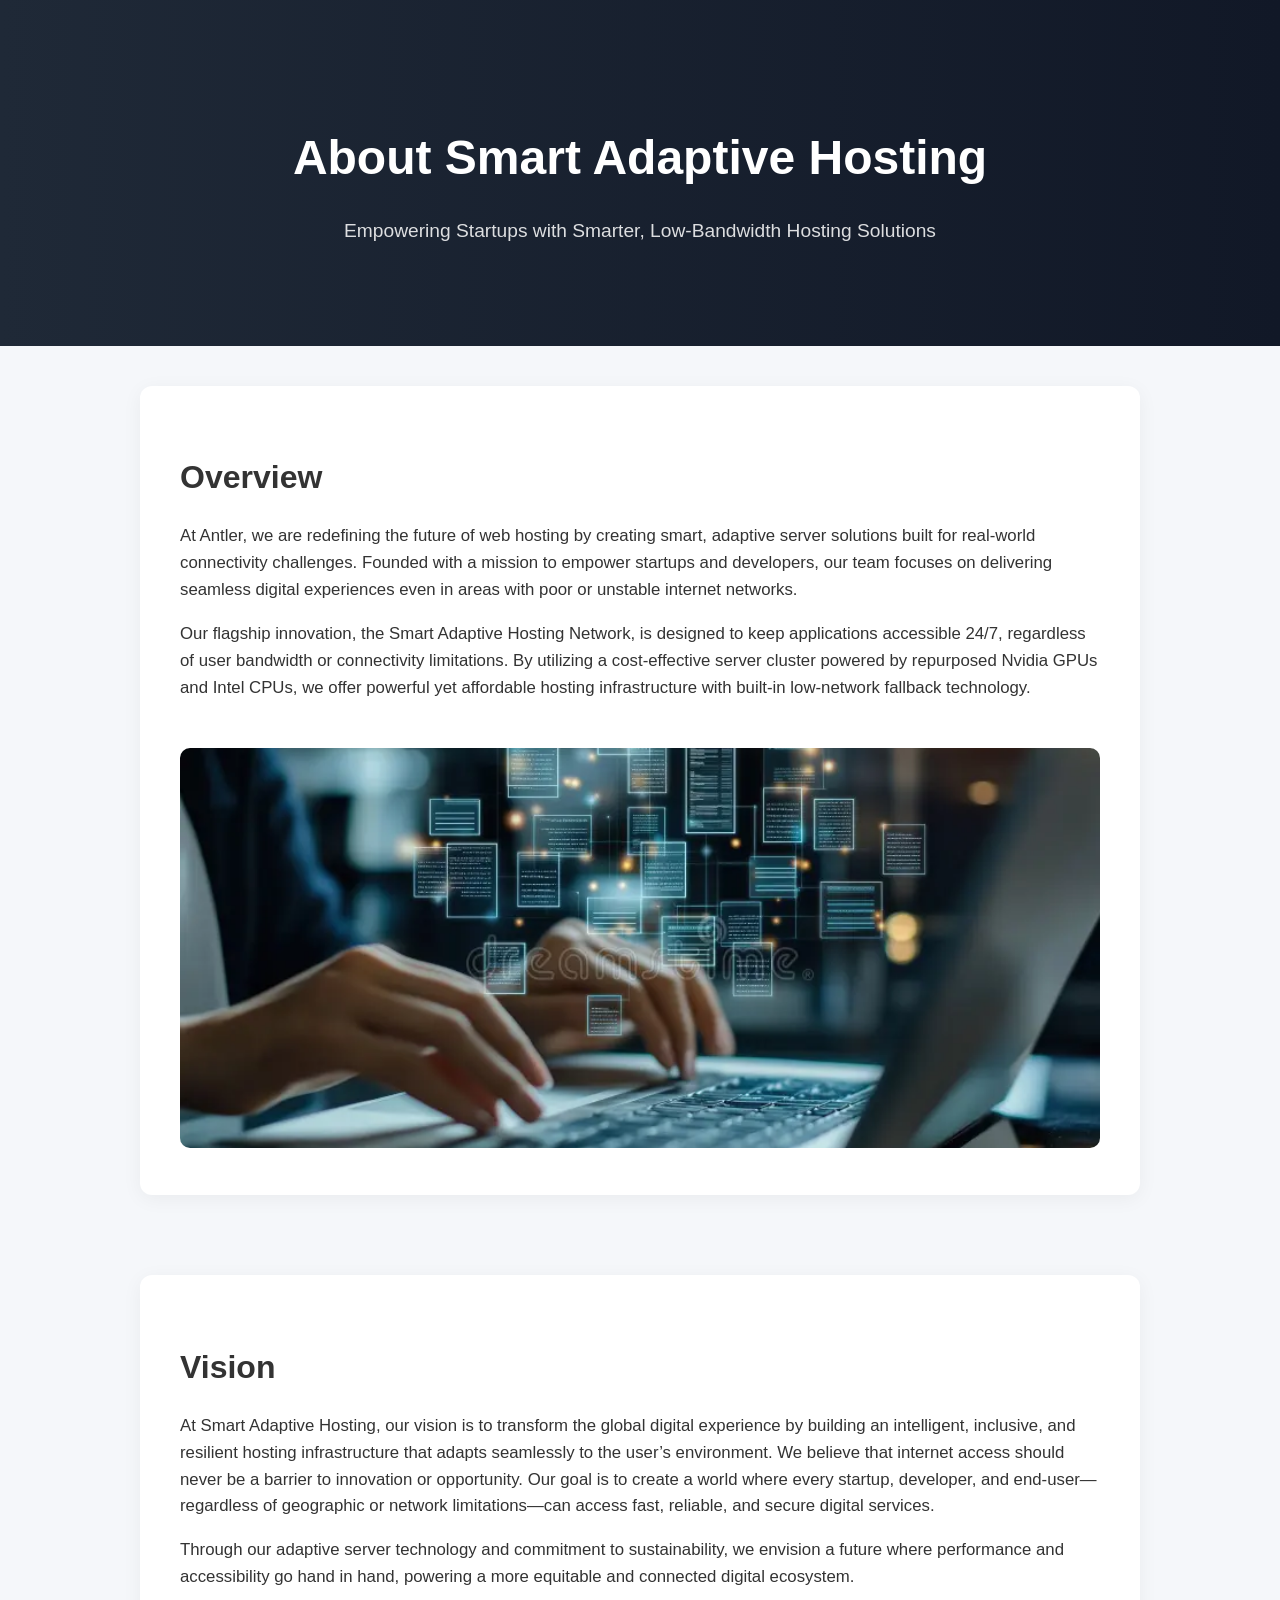
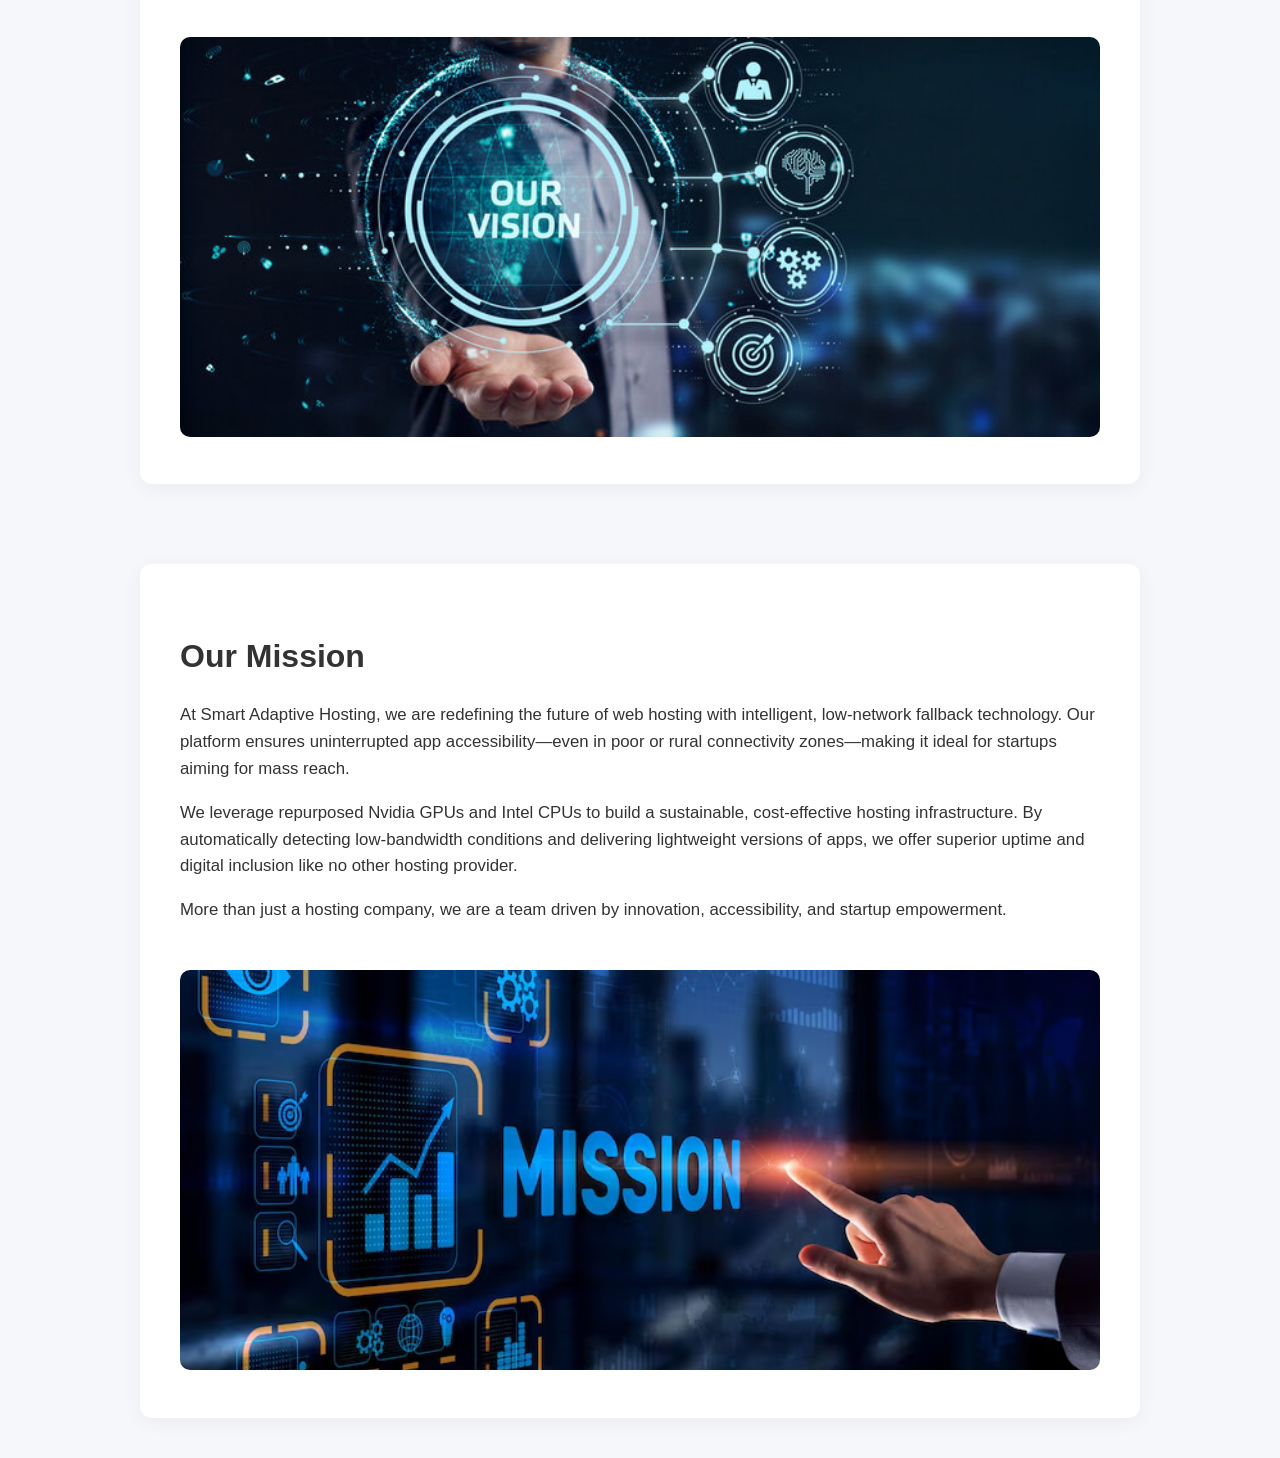
==== About.html @ e8d44ac3 "Add files via upload" ====
<!DOCTYPE html>
<html lang="en">
<head>
  <meta charset="UTF-8" />
  <meta name="viewport" content="width=device-width, initial-scale=1.0"/>
  <title>About</title>
  <style>
    body {
      margin: 0;
      font-family: 'Open Sans', sans-serif;
      background-color: #f5f7fa;
      color: #333;
      line-height: 1.6;
      transition: all 0.3s ease;
    }

    .hero {
      background: linear-gradient(to right, #1f2937, #111827);
      color: white;
      text-align: center;
      padding: 80px 20px;
    }

    .hero h1 {
      font-size: 3rem;
      margin-bottom: 10px;
    }

    .hero p {
      font-size: 1.2rem;
      opacity: 0.85;
    }

    .container {
      max-width: 1000px;
      margin: auto;
      padding: 40px 20px;
    }

    .about-section {
      background: #ffffff;
      border-radius: 12px;
      box-shadow: 0 4px 20px rgba(0, 0, 0, 0.05);
      padding: 40px;
      transition: background 0.3s ease;
    }

    .about-section h2 {
      font-size: 2rem;
      margin-bottom: 20px;
      color: #333;
    }

    .about-section p {
      font-size: 1.05rem;
      margin-bottom: 16px;
    }

    .about-image {
      margin-top: 30px;
      width: 100%;
      max-height: 400px;
      object-fit: cover;
      border-radius: 10px;
    }

    @media (max-width: 768px) {
      .hero h1 { font-size: 2.2rem; }
      .about-section h2 { font-size: 1.5rem; }
    }

    .grid {
      display: grid;
      grid-template-columns: repeat(3, 1fr);
      gap: 20px;
    }

    @media (max-width: 768px) {
      .grid { grid-template-columns: repeat(2, 1fr); }
    }

    @media (max-width: 480px) {
      .grid { grid-template-columns: 1fr; }
    }
    .hidden {
      opacity: 0;
      transform: translateY(20px);
      transition: all 1s ease-out;
    }

    .show {
      opacity: 1;
      transform: translateY(0);
    }

    .slide-in {
      opacity: 0;
      transform: translateX(-100px);
      transition: all 1s ease-out;
    }

    .slide-show {
      opacity: 1;
      transform: translateX(0);
    }
  </style>
</head>
<body>

  <section class="hero">
    <h1>About Smart Adaptive Hosting</h1>
    <p>Empowering Startups with Smarter, Low-Bandwidth Hosting Solutions</p>
  </section>

  <div class="container">
    <div class="about-section">
      <h2>Overview</h2>
      <p>At Antler, we are redefining the future of web hosting by creating smart,
      adaptive server solutions built for real-world connectivity challenges. Founded with a mission to empower startups and developers, our team focuses on delivering seamless digital experiences even in areas with poor or unstable internet networks.</p>
      <p>Our flagship innovation, the Smart Adaptive Hosting Network, is designed to keep applications accessible 24/7, regardless of user bandwidth or connectivity limitations. By utilizing a cost-effective server cluster powered by repurposed Nvidia GPUs and Intel CPUs, we offer powerful yet affordable hosting infrastructure with built-in low-network fallback technology.</p>
      <img src="./images/project1.webp" alt="About Image" class="about-image slide-in">
    </div>
  </div>

  <div class="container">
    <div class="about-section">
      <h2>Vision</h2>
      <p>At Smart Adaptive Hosting, our vision is to transform the global digital experience by building an intelligent, inclusive, and resilient hosting infrastructure that adapts seamlessly to the user’s environment. We believe that internet access should never be a barrier to innovation or opportunity. Our goal is to create a world where every startup, developer, and end-user—regardless of geographic or network limitations—can access fast, reliable, and secure digital services.</p>
      <p>Through our adaptive server technology and commitment to sustainability, we envision a future where performance and accessibility go hand in hand, powering a more equitable and connected digital ecosystem.</p>
      <img src="./images/WhatsApp Image 2025-06-08 at 09.39.53_e6cce0ac.jpg" alt="Vision Image" class="about-image slide-in">
    </div>
  </div>

  <div class="container">
    <div class="about-section">
      <h2>Our Mission</h2>
      <p>At Smart Adaptive Hosting, we are redefining the future of web hosting with intelligent, low-network fallback technology. Our platform ensures uninterrupted app accessibility—even in poor or rural connectivity zones—making it ideal for startups aiming for mass reach.</p>
      <p>We leverage repurposed Nvidia GPUs and Intel CPUs to build a sustainable, cost-effective hosting infrastructure. By automatically detecting low-bandwidth conditions and delivering lightweight versions of apps, we offer superior uptime and digital inclusion like no other hosting provider.</p>
      <p>More than just a hosting company, we are a team driven by innovation, accessibility, and startup empowerment.</p>
      <img src="./images/project3.avif" alt="Team or Technology Image" class="about-image slide-in" />
    </div>
  </div>

  <div class="side-animation"></div>
  <div class="grid"></div>

  <script>
    const sectionObserver = new IntersectionObserver((entries) => {
      entries.forEach(entry => {
        if (entry.isIntersecting) {
          entry.target.classList.add('show');
        }
      });
    }, { threshold: 0.1 });

    document.querySelectorAll('.about-section').forEach(section => {
      section.classList.add('hidden');
      sectionObserver.observe(section);
    });
    const imageObserver = new IntersectionObserver((entries) => {
      entries.forEach(entry => {
        if (entry.isIntersecting) {
          entry.target.classList.add('slide-show');
        }
      });
    }, { threshold: 0.1 });

    document.querySelectorAll('.slide-in').forEach(img => {
      imageObserver.observe(img);
    });
  </script>
</body>
</html>
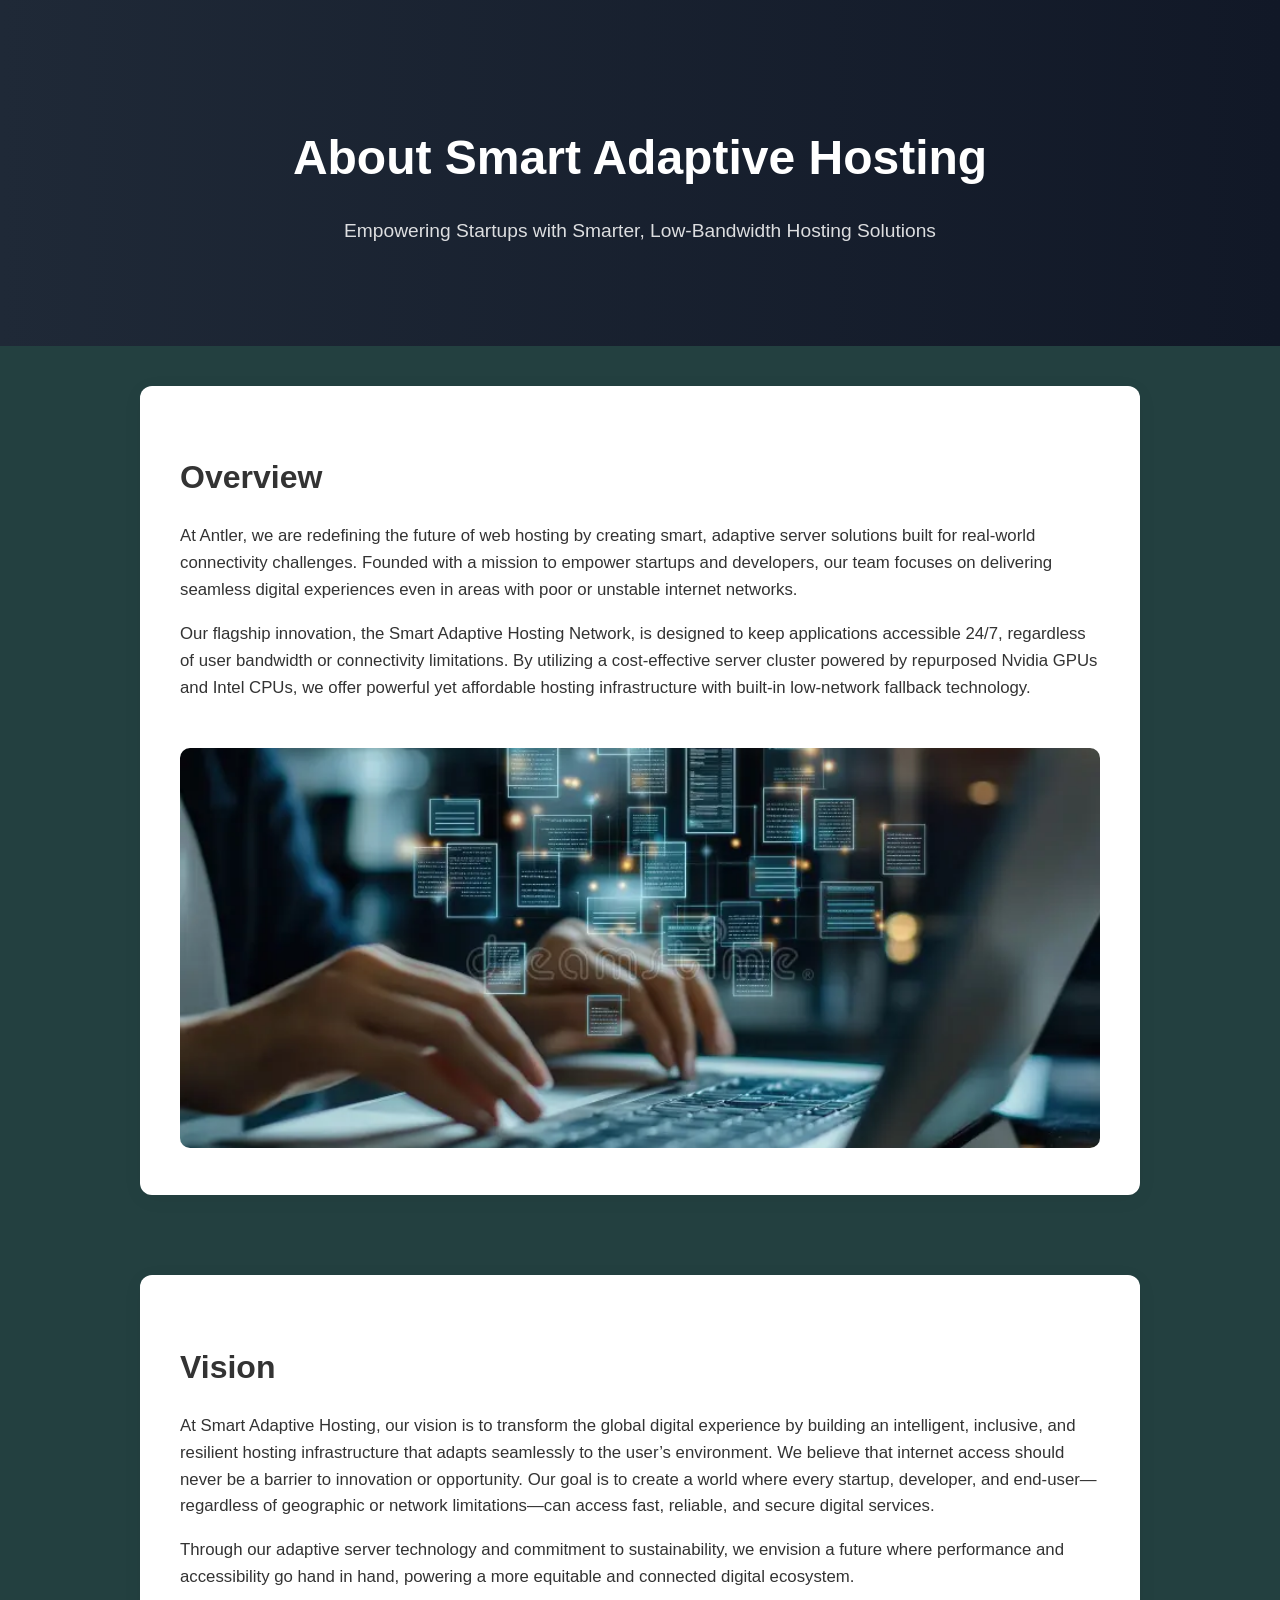
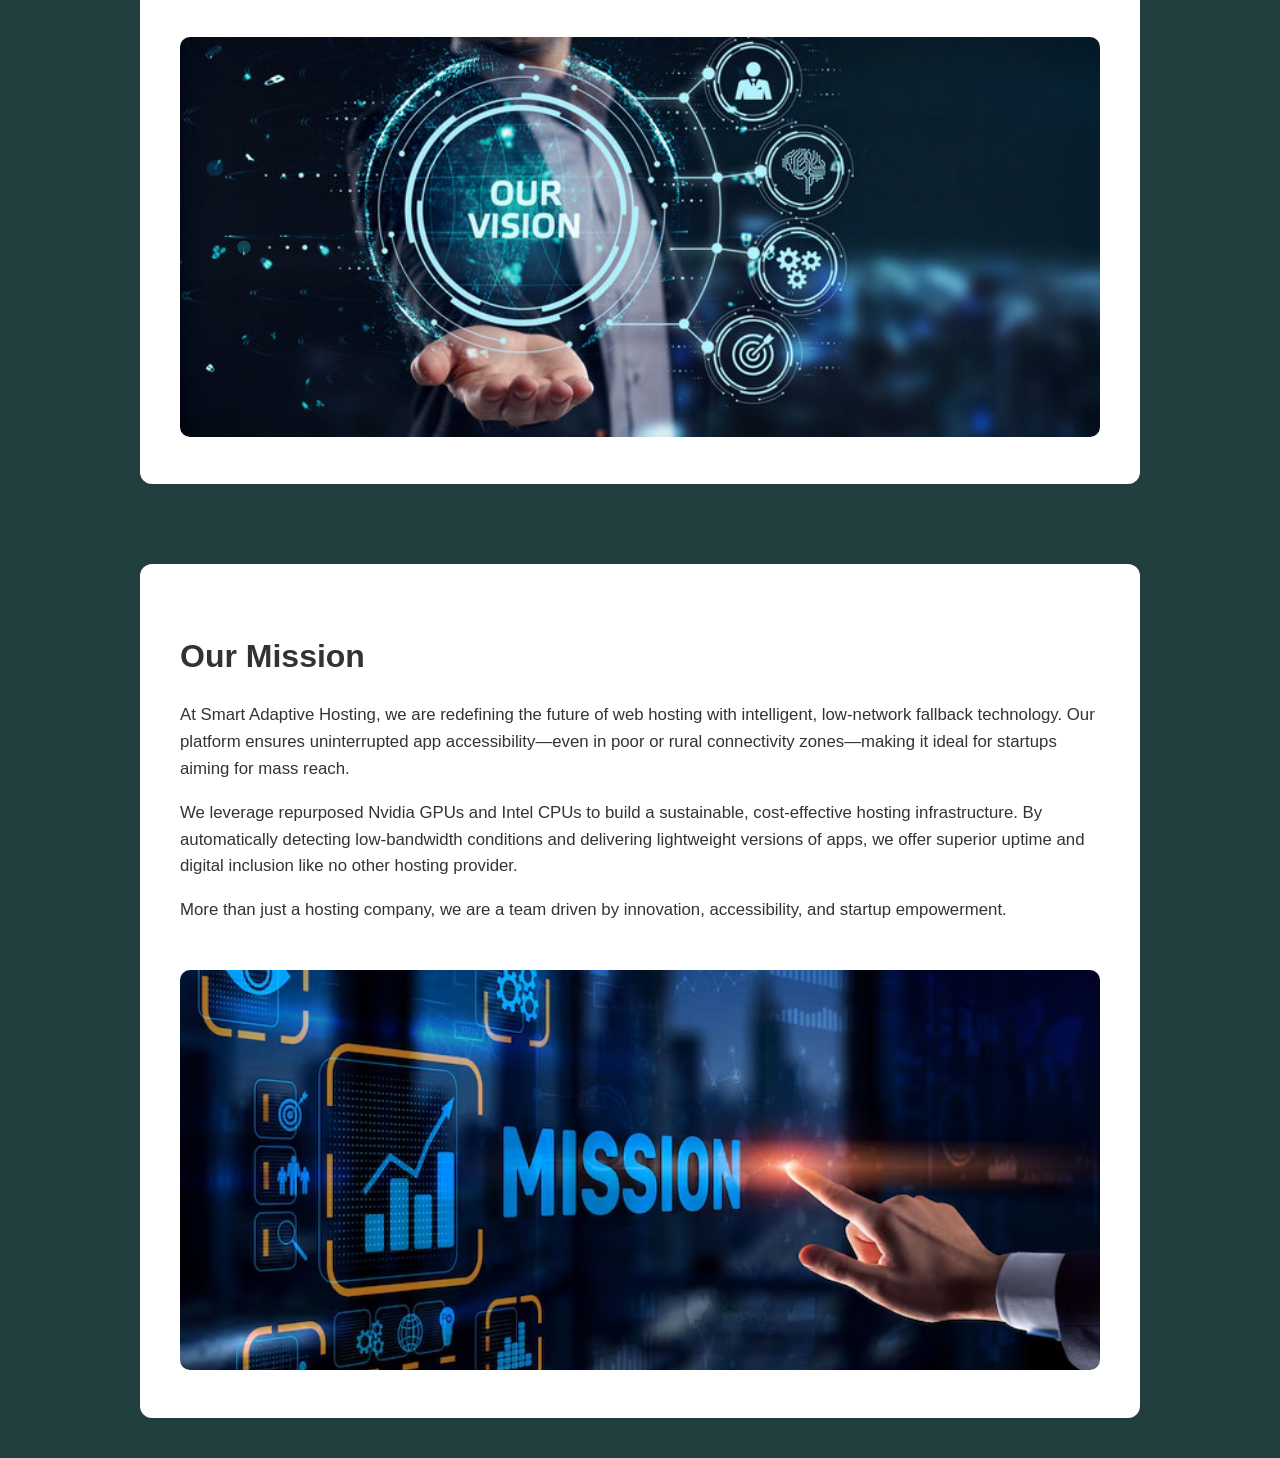
==== commit b6e24081: "Update About.html" ====
--- a/About.html
+++ b/About.html
@@ -8,7 +8,7 @@
     body {
       margin: 0;
       font-family: 'Open Sans', sans-serif;
-      background-color: #f5f7fa;
+      background-color:#234040;
       color: #333;
       line-height: 1.6;
       transition: all 0.3s ease;
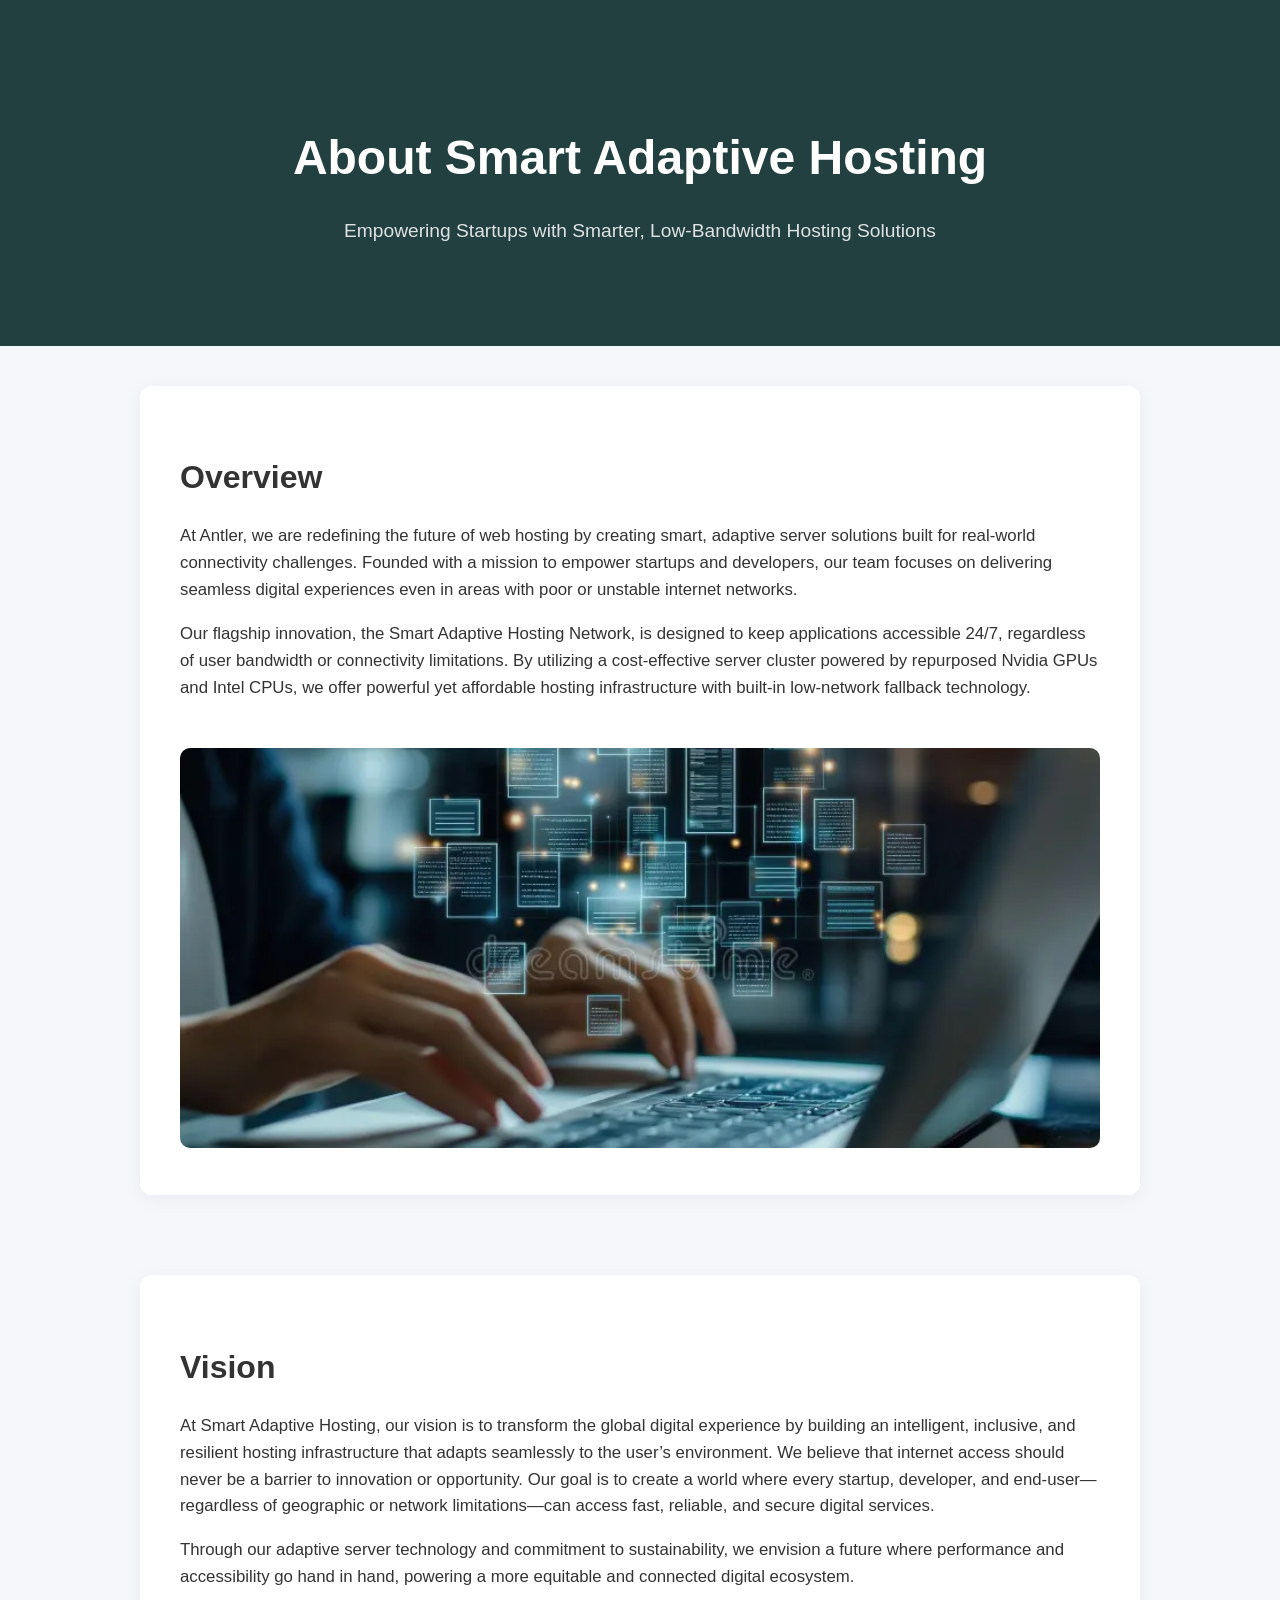
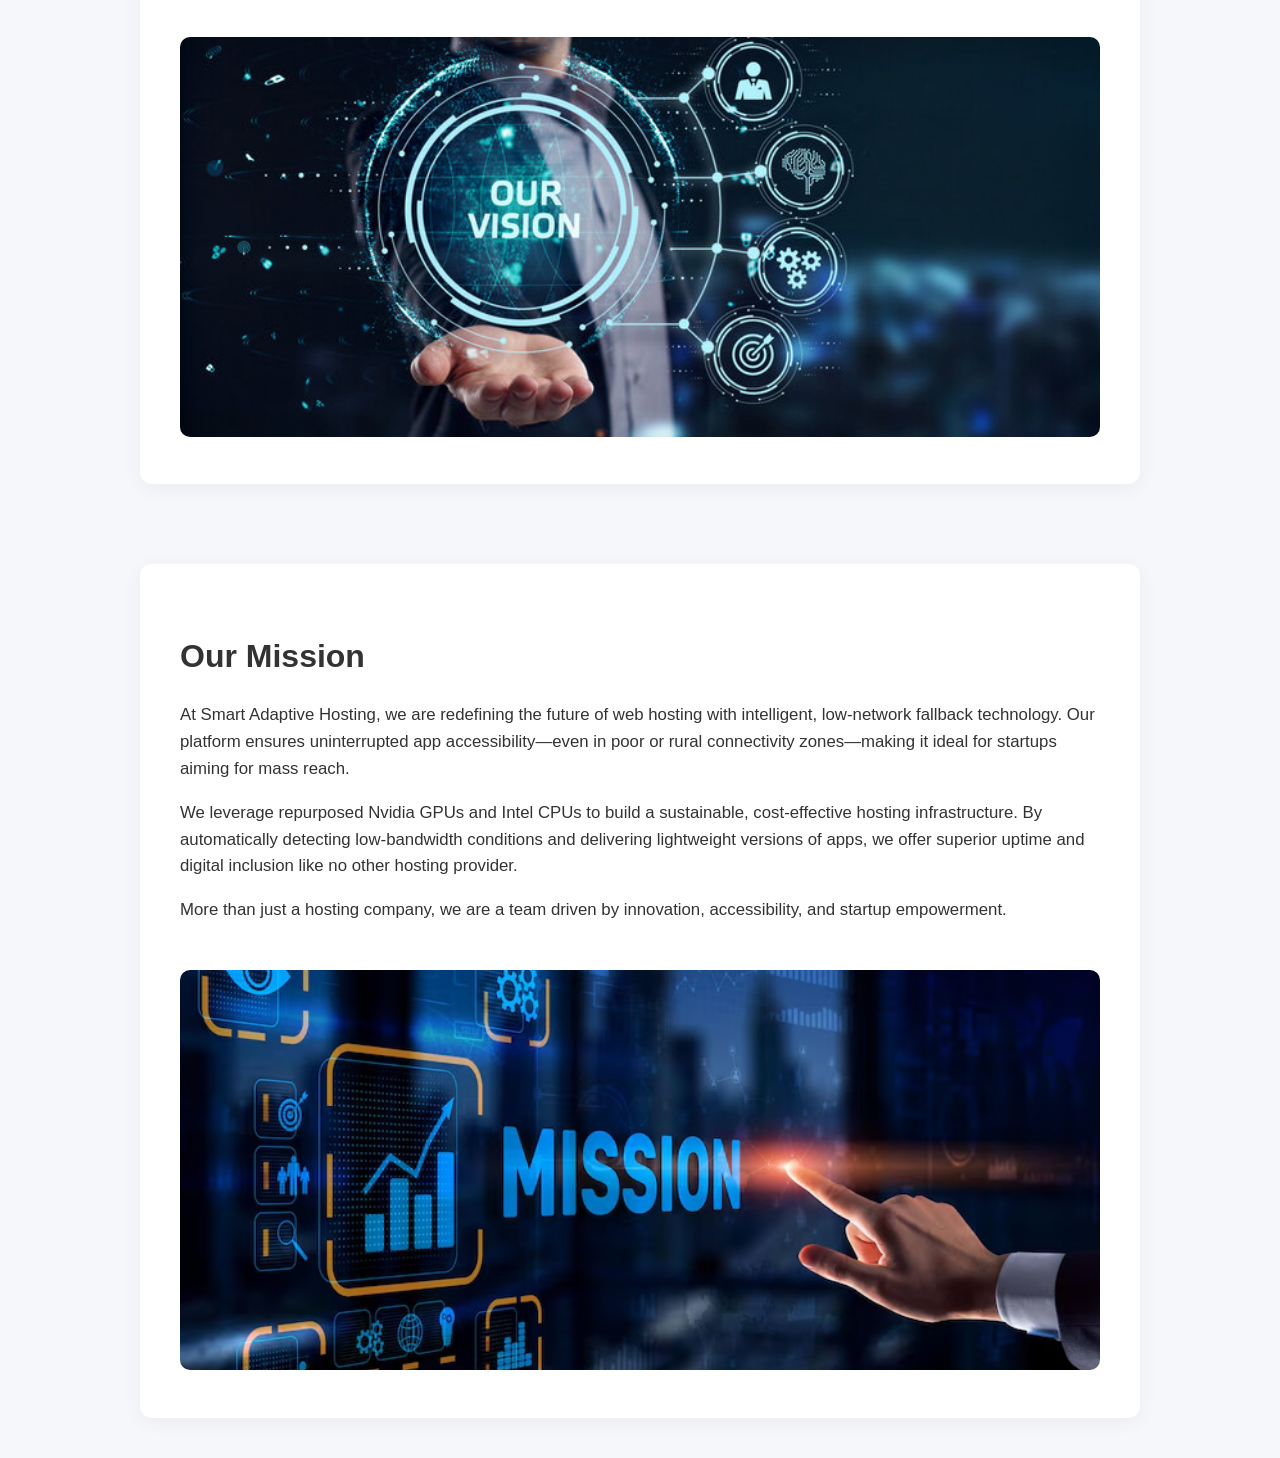
==== commit ebf3eef3: "About.html" ====
--- a/About.html
+++ b/About.html
@@ -8,14 +8,14 @@
     body {
       margin: 0;
       font-family: 'Open Sans', sans-serif;
-      background-color:#234040;
+      background-color: #f5f7fa;
       color: #333;
       line-height: 1.6;
       transition: all 0.3s ease;
     }
 
     .hero {
-      background: linear-gradient(to right, #1f2937, #111827);
+      background:#234040;
       color: white;
       text-align: center;
       padding: 80px 20px;
